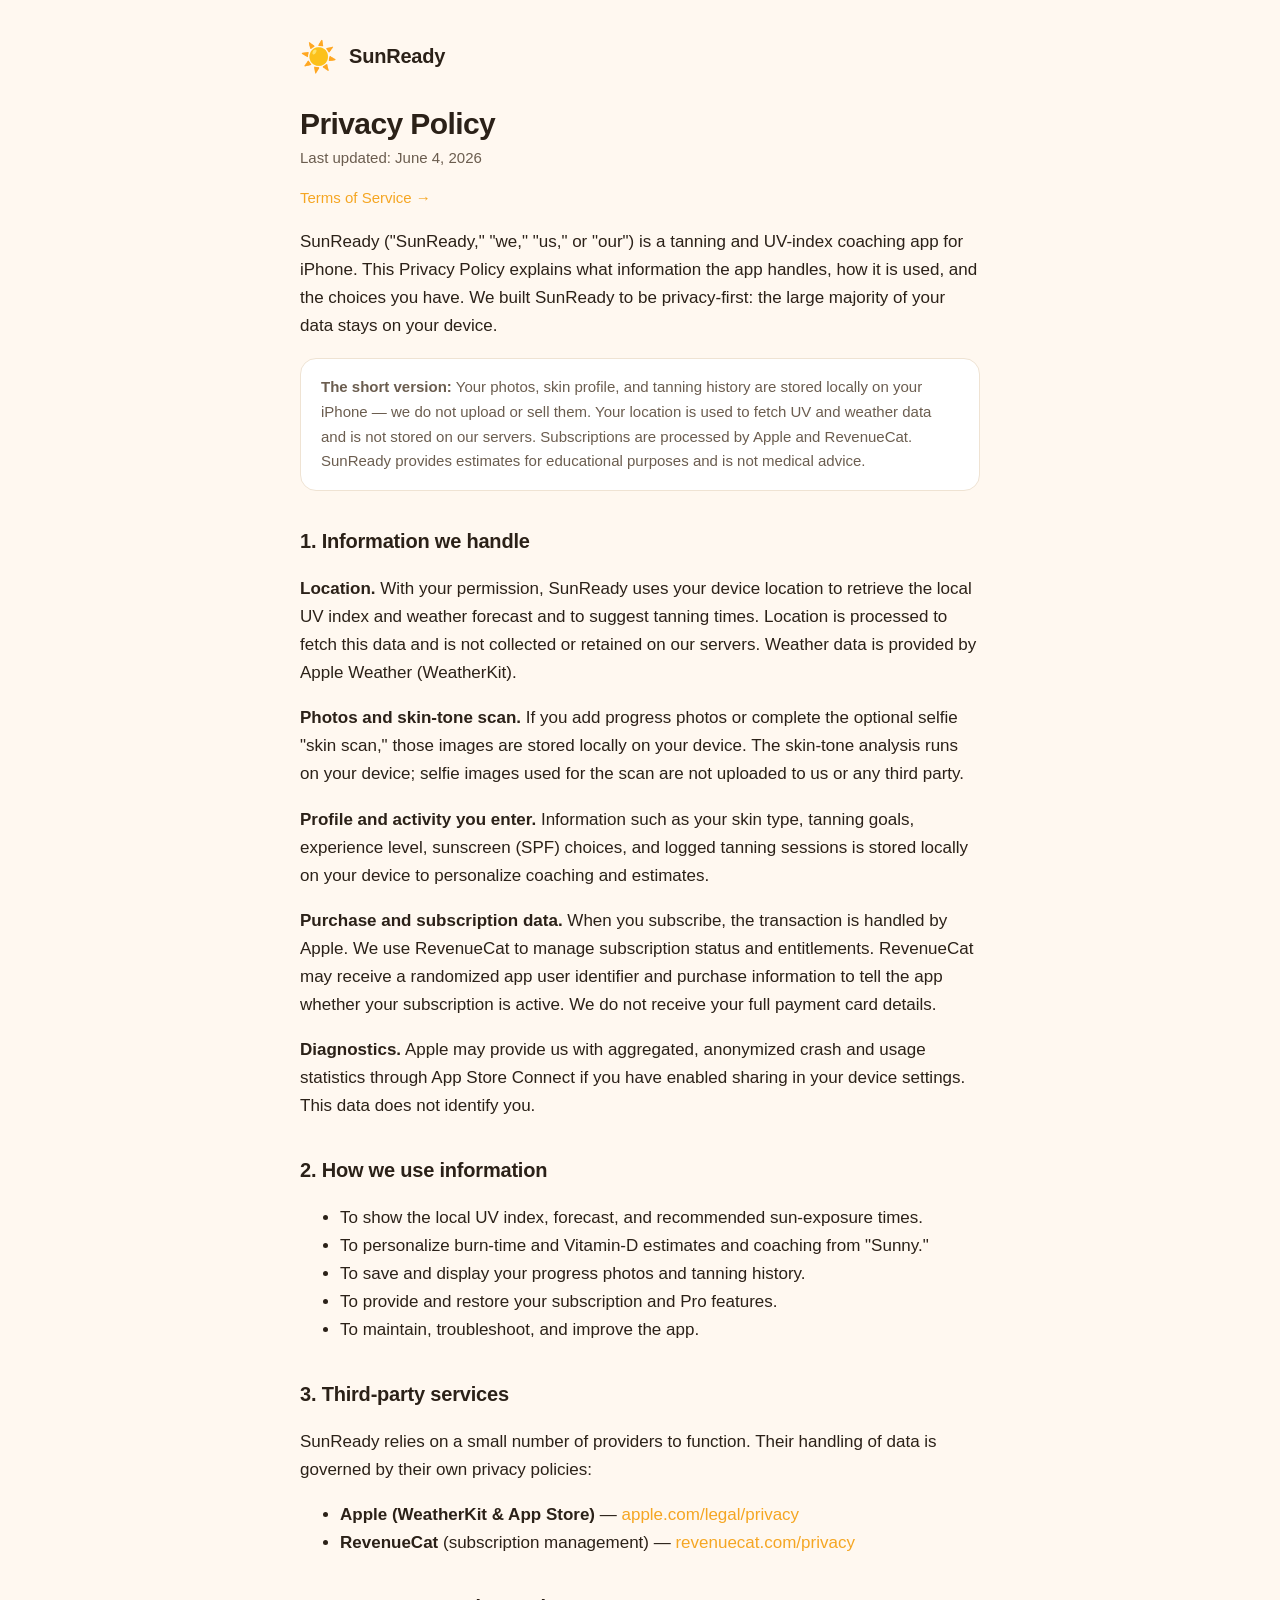
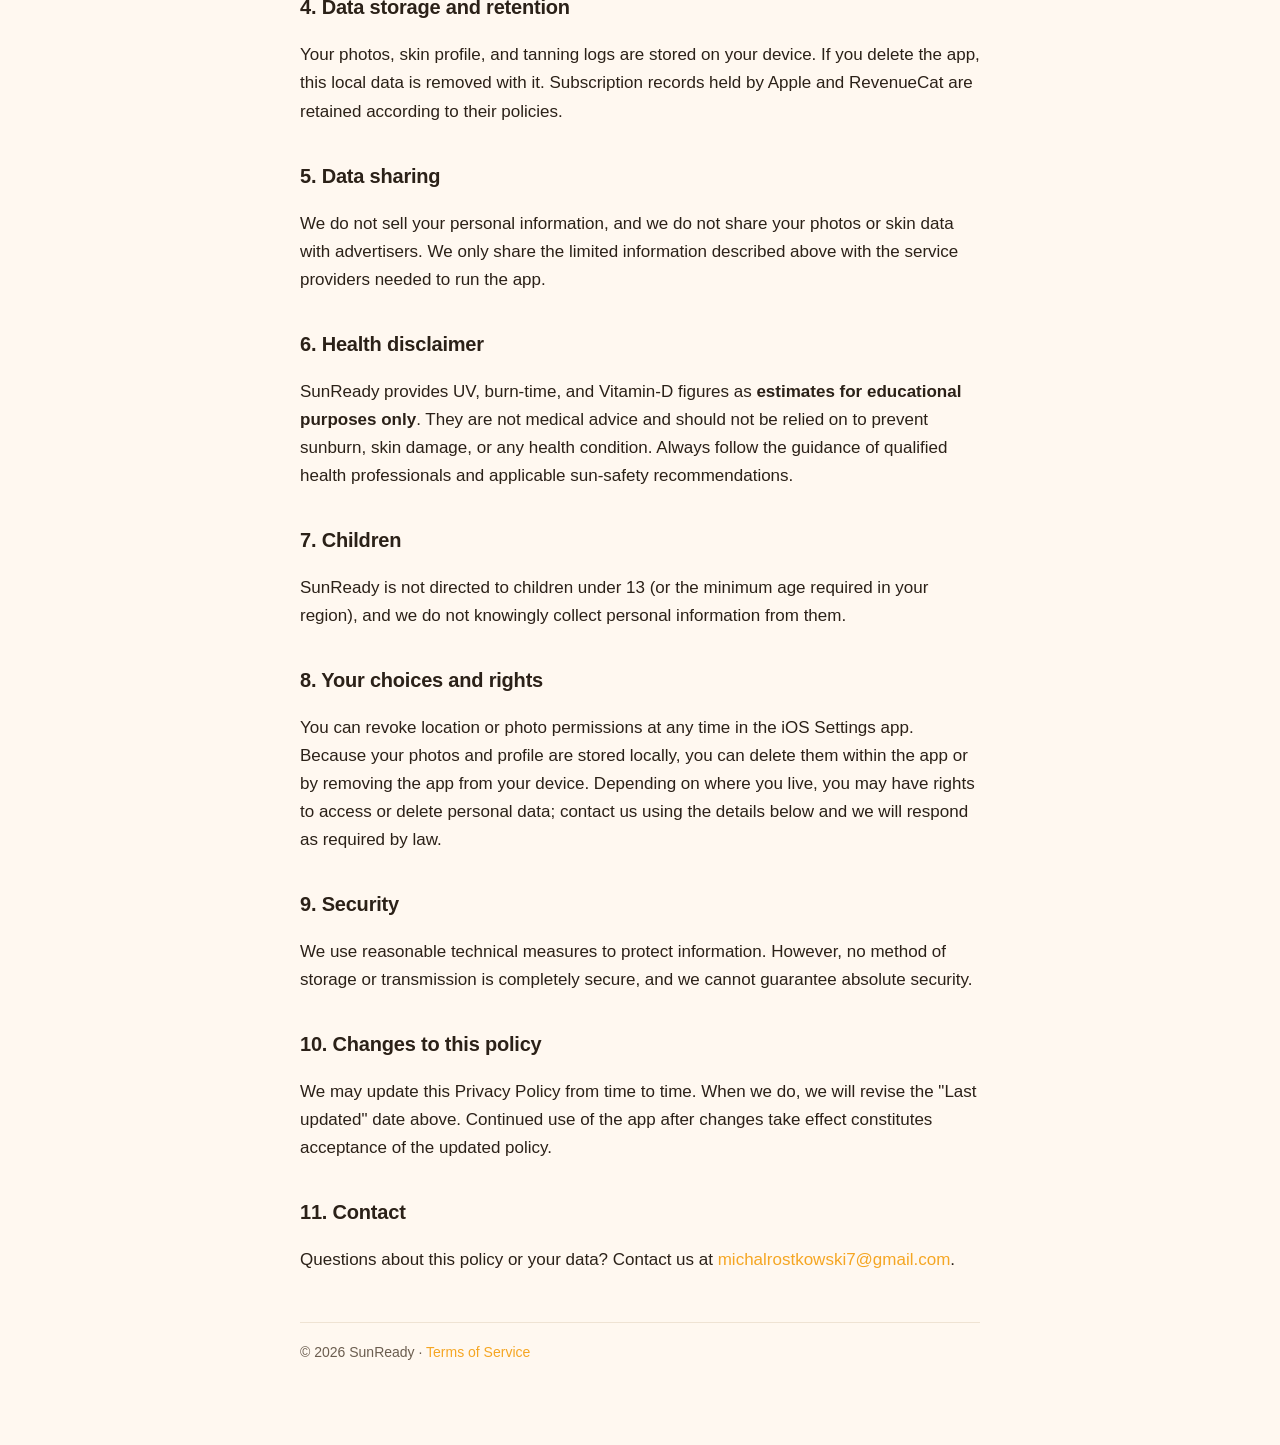
==== privacy.html @ bc3395f9 "Add SunReady Privacy Policy and Terms of Service" ====
<!DOCTYPE html>
<html lang="en">
<head>
  <meta charset="utf-8">
  <meta name="viewport" content="width=device-width, initial-scale=1">
  <title>SunReady — Privacy Policy</title>
  <link rel="stylesheet" href="style.css">
</head>
<body>
  <div class="wrap">
    <header class="site">
      <span class="logo">☀️</span>
      <span class="name">SunReady</span>
    </header>

    <h1>Privacy Policy</h1>
    <p class="updated">Last updated: June 4, 2026</p>

    <nav class="toc">
      <a href="terms.html">Terms of Service →</a>
    </nav>

    <p>SunReady ("SunReady," "we," "us," or "our") is a tanning and UV-index coaching app for
      iPhone. This Privacy Policy explains what information the app handles, how it is used, and
      the choices you have. We built SunReady to be privacy-first: the large majority of your
      data stays on your device.</p>

    <div class="card note">
      <strong>The short version:</strong> Your photos, skin profile, and tanning history are
      stored locally on your iPhone — we do not upload or sell them. Your location is used to
      fetch UV and weather data and is not stored on our servers. Subscriptions are processed by
      Apple and RevenueCat. SunReady provides estimates for educational purposes and is not
      medical advice.
    </div>

    <h2>1. Information we handle</h2>
    <p><strong>Location.</strong> With your permission, SunReady uses your device location to
      retrieve the local UV index and weather forecast and to suggest tanning times. Location is
      processed to fetch this data and is not collected or retained on our servers. Weather data
      is provided by Apple Weather (WeatherKit).</p>
    <p><strong>Photos and skin-tone scan.</strong> If you add progress photos or complete the
      optional selfie "skin scan," those images are stored locally on your device. The skin-tone
      analysis runs on your device; selfie images used for the scan are not uploaded to us or any
      third party.</p>
    <p><strong>Profile and activity you enter.</strong> Information such as your skin type,
      tanning goals, experience level, sunscreen (SPF) choices, and logged tanning sessions is
      stored locally on your device to personalize coaching and estimates.</p>
    <p><strong>Purchase and subscription data.</strong> When you subscribe, the transaction is
      handled by Apple. We use RevenueCat to manage subscription status and entitlements.
      RevenueCat may receive a randomized app user identifier and purchase information to tell the
      app whether your subscription is active. We do not receive your full payment card details.</p>
    <p><strong>Diagnostics.</strong> Apple may provide us with aggregated, anonymized crash and
      usage statistics through App Store Connect if you have enabled sharing in your device
      settings. This data does not identify you.</p>

    <h2>2. How we use information</h2>
    <ul>
      <li>To show the local UV index, forecast, and recommended sun-exposure times.</li>
      <li>To personalize burn-time and Vitamin-D estimates and coaching from "Sunny."</li>
      <li>To save and display your progress photos and tanning history.</li>
      <li>To provide and restore your subscription and Pro features.</li>
      <li>To maintain, troubleshoot, and improve the app.</li>
    </ul>

    <h2>3. Third-party services</h2>
    <p>SunReady relies on a small number of providers to function. Their handling of data is
      governed by their own privacy policies:</p>
    <ul>
      <li><strong>Apple (WeatherKit &amp; App Store)</strong> —
        <a href="https://www.apple.com/legal/privacy/" target="_blank" rel="noopener">apple.com/legal/privacy</a></li>
      <li><strong>RevenueCat</strong> (subscription management) —
        <a href="https://www.revenuecat.com/privacy" target="_blank" rel="noopener">revenuecat.com/privacy</a></li>
    </ul>

    <h2>4. Data storage and retention</h2>
    <p>Your photos, skin profile, and tanning logs are stored on your device. If you delete the
      app, this local data is removed with it. Subscription records held by Apple and RevenueCat
      are retained according to their policies.</p>

    <h2>5. Data sharing</h2>
    <p>We do not sell your personal information, and we do not share your photos or skin data with
      advertisers. We only share the limited information described above with the service
      providers needed to run the app.</p>

    <h2>6. Health disclaimer</h2>
    <p>SunReady provides UV, burn-time, and Vitamin-D figures as <strong>estimates for
      educational purposes only</strong>. They are not medical advice and should not be relied on
      to prevent sunburn, skin damage, or any health condition. Always follow the guidance of
      qualified health professionals and applicable sun-safety recommendations.</p>

    <h2>7. Children</h2>
    <p>SunReady is not directed to children under 13 (or the minimum age required in your
      region), and we do not knowingly collect personal information from them.</p>

    <h2>8. Your choices and rights</h2>
    <p>You can revoke location or photo permissions at any time in the iOS Settings app. Because
      your photos and profile are stored locally, you can delete them within the app or by
      removing the app from your device. Depending on where you live, you may have rights to
      access or delete personal data; contact us using the details below and we will respond as
      required by law.</p>

    <h2>9. Security</h2>
    <p>We use reasonable technical measures to protect information. However, no method of storage
      or transmission is completely secure, and we cannot guarantee absolute security.</p>

    <h2>10. Changes to this policy</h2>
    <p>We may update this Privacy Policy from time to time. When we do, we will revise the "Last
      updated" date above. Continued use of the app after changes take effect constitutes
      acceptance of the updated policy.</p>

    <h2>11. Contact</h2>
    <p>Questions about this policy or your data? Contact us at
      <a href="mailto:michalrostkowski7@gmail.com">michalrostkowski7@gmail.com</a>.</p>

    <footer class="site">
      © 2026 SunReady · <a href="terms.html">Terms of Service</a>
    </footer>
  </div>
</body>
</html>
---- style.css ----
:root {
  color-scheme: light dark;
  --bg: #fff8f0;
  --card: #ffffff;
  --text: #2b2118;
  --muted: #6b5d4f;
  --accent: #f5a623;
  --border: #efe3d3;
}
@media (prefers-color-scheme: dark) {
  :root {
    --bg: #181410;
    --card: #221c16;
    --text: #f3eadd;
    --muted: #b3a695;
    --accent: #ffb23e;
    --border: #2f271f;
  }
}
* { box-sizing: border-box; }
body {
  margin: 0;
  background: var(--bg);
  color: var(--text);
  font: 17px/1.65 -apple-system, BlinkMacSystemFont, "Segoe UI", Roboto, Helvetica, Arial, sans-serif;
  -webkit-font-smoothing: antialiased;
}
.wrap { max-width: 720px; margin: 0 auto; padding: 32px 20px 80px; }
header.site { display: flex; align-items: center; gap: 12px; margin-bottom: 8px; }
header.site .logo { font-size: 30px; }
header.site .name { font-size: 20px; font-weight: 700; letter-spacing: -0.01em; }
h1 { font-size: 30px; line-height: 1.2; letter-spacing: -0.02em; margin: 24px 0 4px; }
h2 { font-size: 20px; letter-spacing: -0.01em; margin: 34px 0 8px; }
.updated { color: var(--muted); font-size: 15px; margin: 0 0 8px; }
p, li { color: var(--text); }
a { color: var(--accent); text-decoration: none; }
a:hover { text-decoration: underline; }
.muted { color: var(--muted); }
.card {
  background: var(--card);
  border: 1px solid var(--border);
  border-radius: 16px;
  padding: 16px 20px;
  margin: 18px 0;
}
.note { font-size: 15px; color: var(--muted); }
nav.toc { font-size: 15px; margin: 16px 0 8px; }
nav.toc a { margin-right: 14px; }
footer.site { margin-top: 48px; padding-top: 18px; border-top: 1px solid var(--border); color: var(--muted); font-size: 14px; }
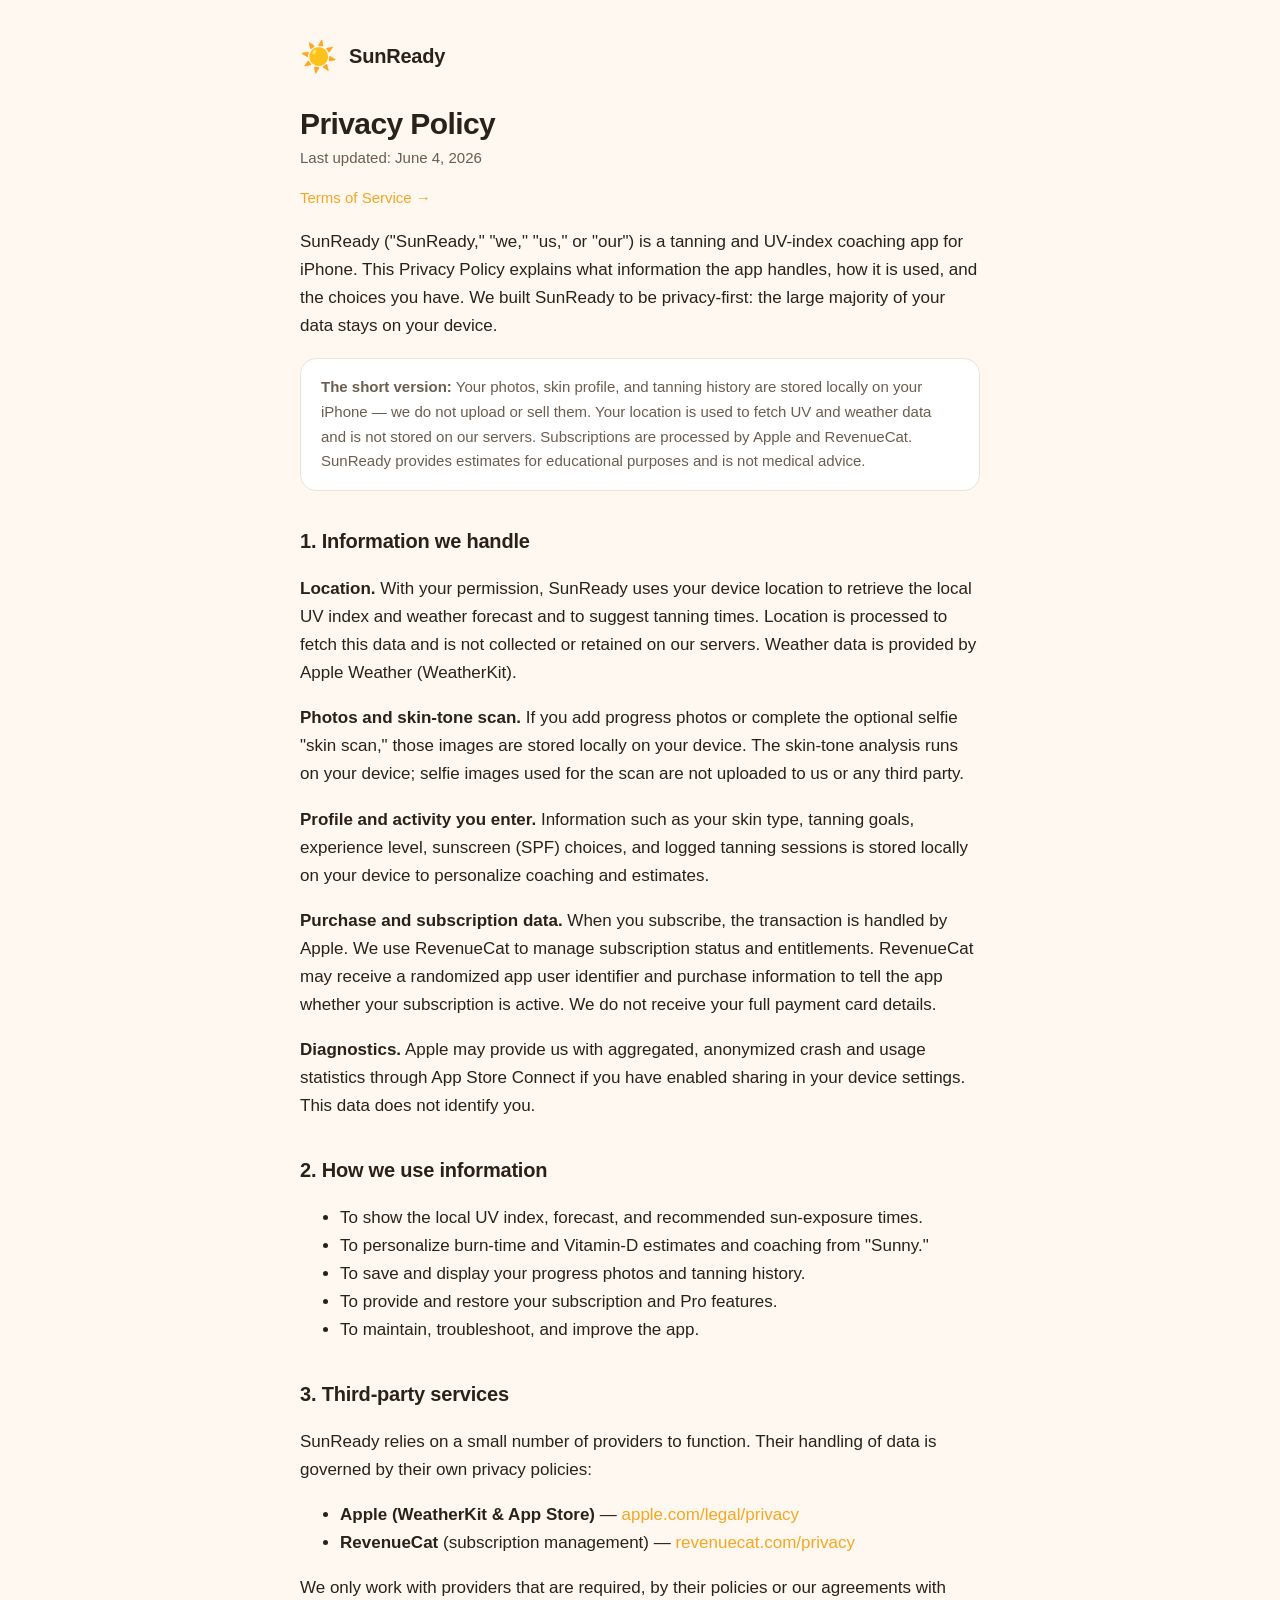
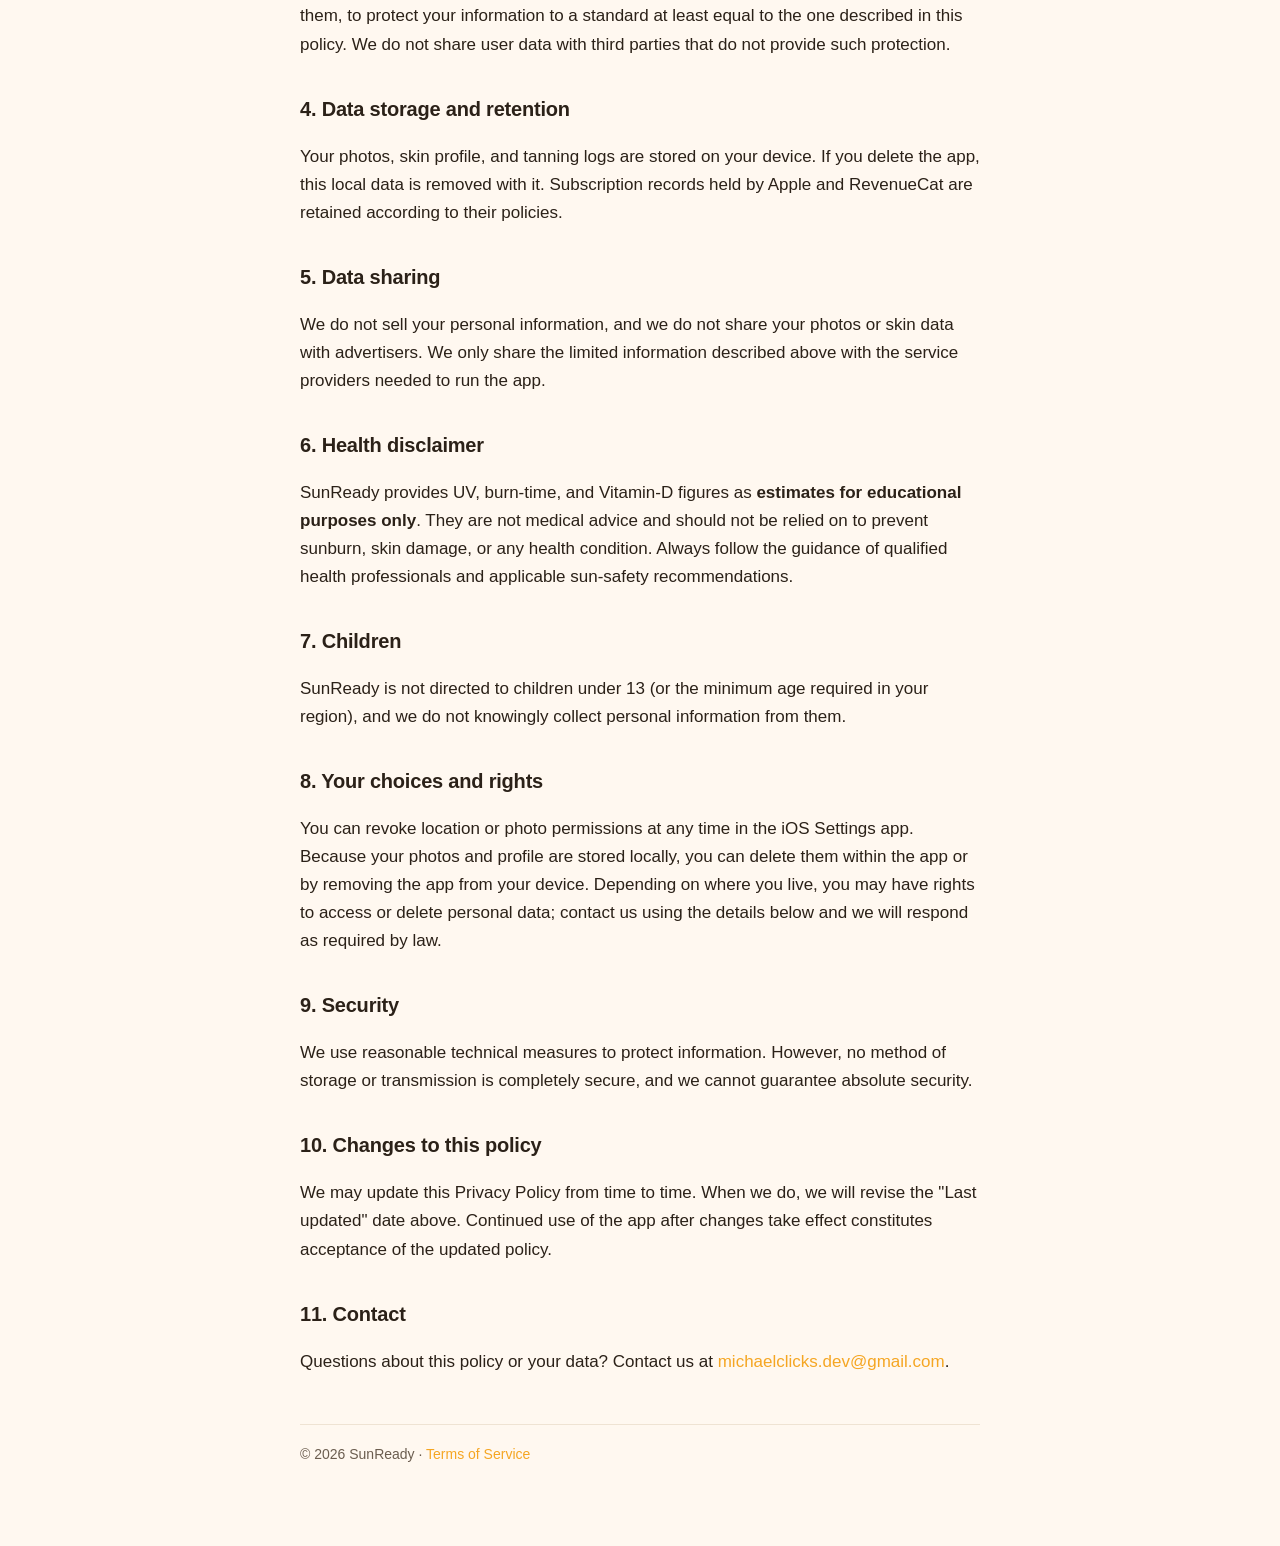
==== commit 51df441e: "Update contact email; add third-party equal-protection clause (Apple 5.1.1)" ====
--- a/privacy.html
+++ b/privacy.html
@@ -71,6 +71,9 @@
       <li><strong>RevenueCat</strong> (subscription management) —
         <a href="https://www.revenuecat.com/privacy" target="_blank" rel="noopener">revenuecat.com/privacy</a></li>
     </ul>
+    <p>We only work with providers that are required, by their policies or our agreements with
+      them, to protect your information to a standard at least equal to the one described in this
+      policy. We do not share user data with third parties that do not provide such protection.</p>
 
     <h2>4. Data storage and retention</h2>
     <p>Your photos, skin profile, and tanning logs are stored on your device. If you delete the
@@ -110,7 +113,7 @@
 
     <h2>11. Contact</h2>
     <p>Questions about this policy or your data? Contact us at
-      <a href="mailto:michalrostkowski7@gmail.com">michalrostkowski7@gmail.com</a>.</p>
+      <a href="mailto:michaelclicks.dev@gmail.com">michaelclicks.dev@gmail.com</a>.</p>
 
     <footer class="site">
       © 2026 SunReady · <a href="terms.html">Terms of Service</a>
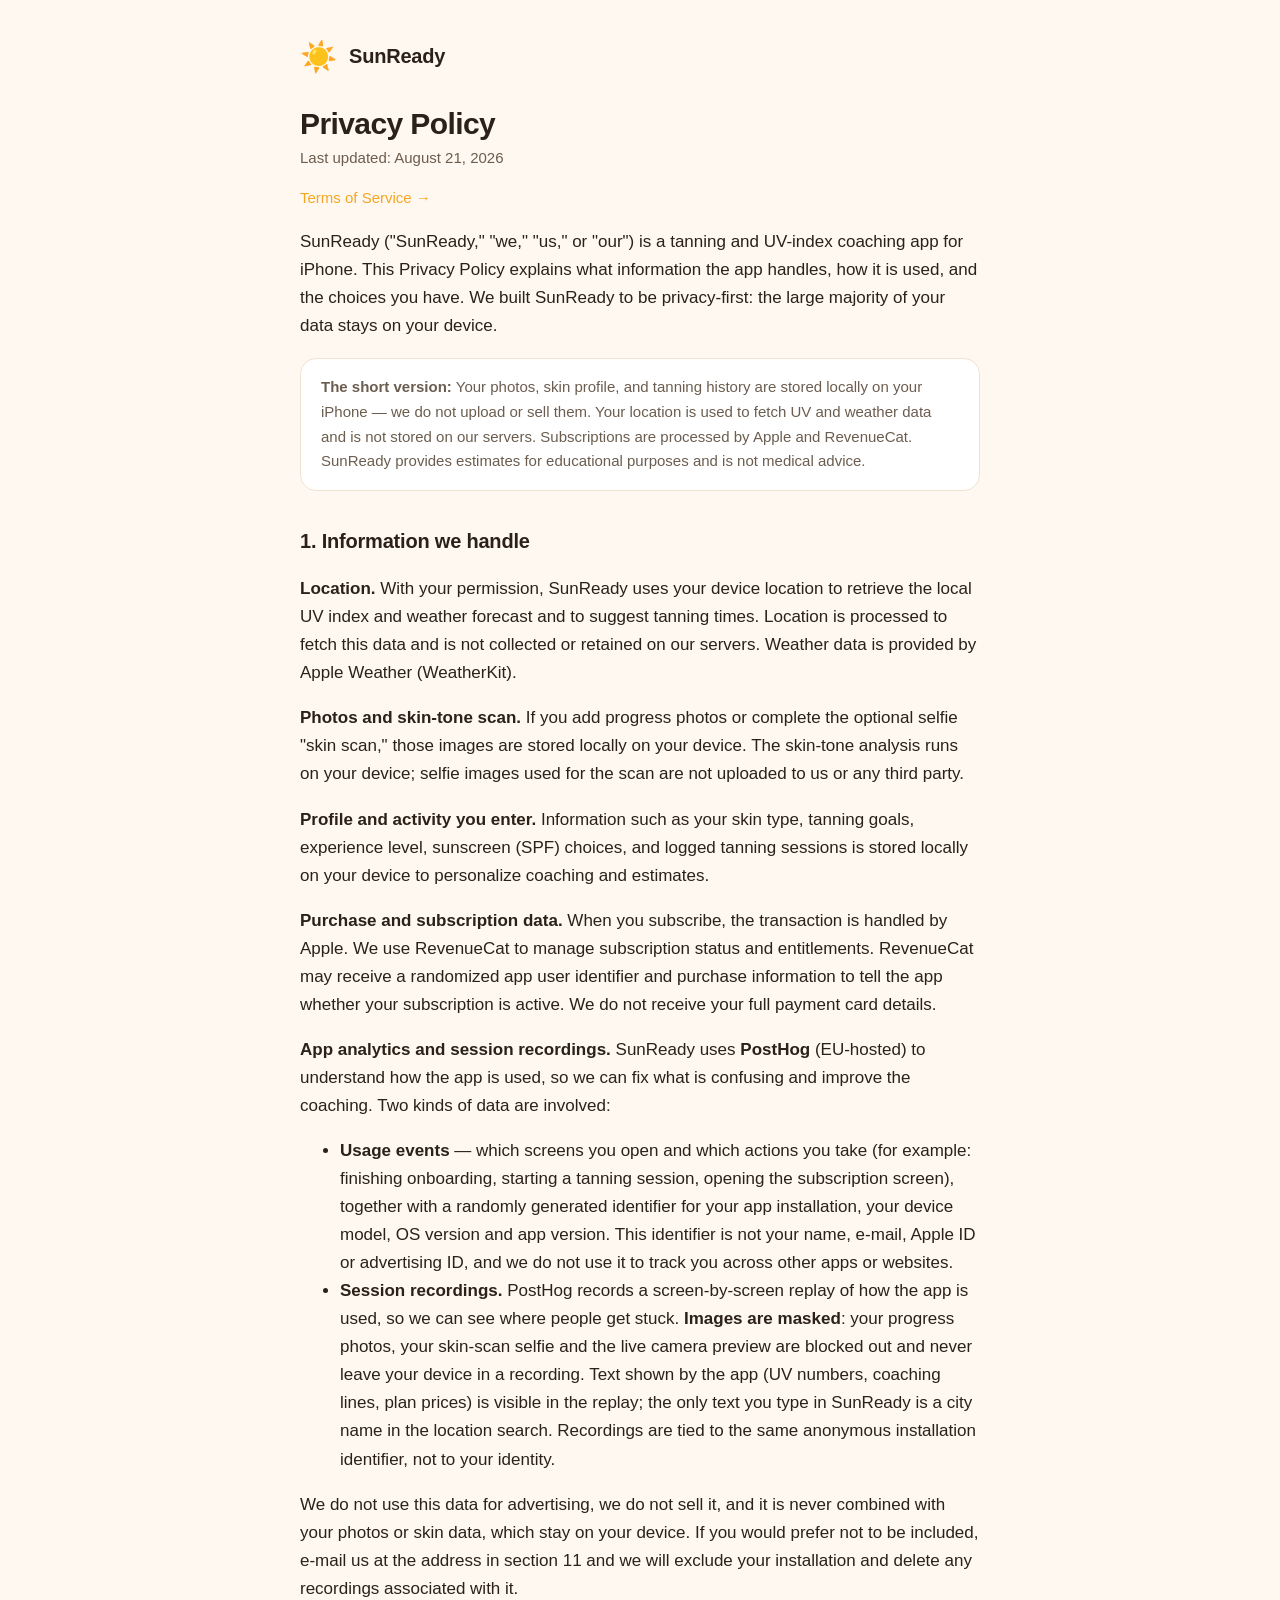
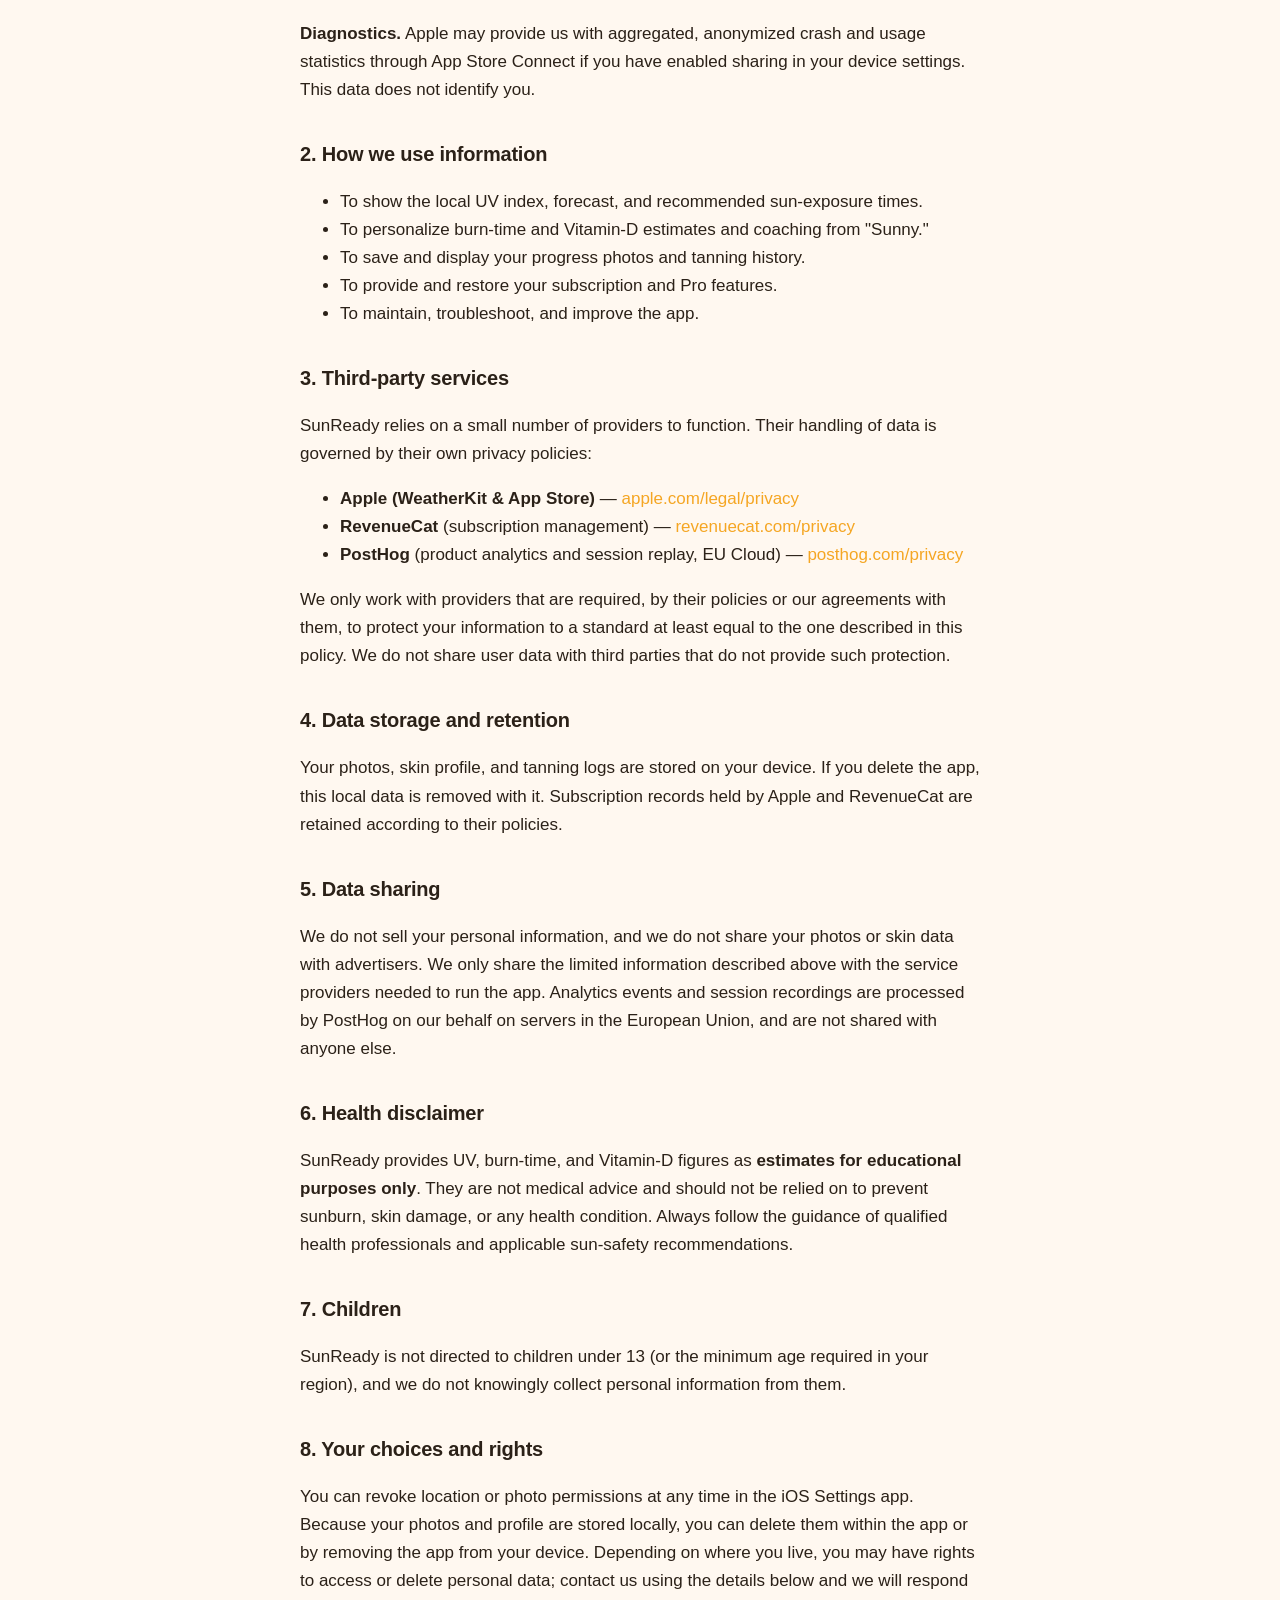
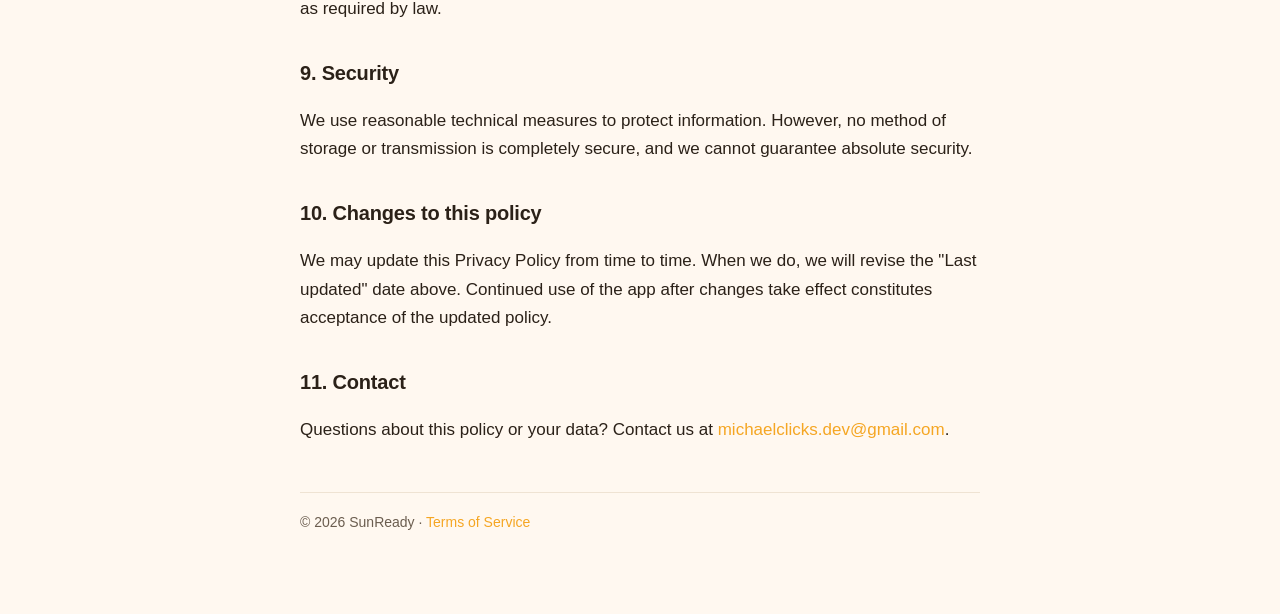
==== commit 8b624775: "Disclose PostHog analytics and session replay The app has run PostHog product analytics with session" ====
--- a/privacy.html
+++ b/privacy.html
@@ -14,7 +14,7 @@
     </header>
 
     <h1>Privacy Policy</h1>
-    <p class="updated">Last updated: June 4, 2026</p>
+    <p class="updated">Last updated: August 21, 2026</p>
 
     <nav class="toc">
       <a href="terms.html">Terms of Service →</a>
@@ -49,6 +49,28 @@
       handled by Apple. We use RevenueCat to manage subscription status and entitlements.
       RevenueCat may receive a randomized app user identifier and purchase information to tell the
       app whether your subscription is active. We do not receive your full payment card details.</p>
+    <p><strong>App analytics and session recordings.</strong> SunReady uses
+      <strong>PostHog</strong> (EU-hosted) to understand how the app is used, so we can fix what is
+      confusing and improve the coaching. Two kinds of data are involved:</p>
+    <ul>
+      <li><strong>Usage events</strong> — which screens you open and which actions you take (for
+        example: finishing onboarding, starting a tanning session, opening the subscription
+        screen), together with a randomly generated identifier for your app installation, your
+        device model, OS version and app version. This identifier is not your name, e-mail, Apple
+        ID or advertising ID, and we do not use it to track you across other apps or websites.</li>
+      <li><strong>Session recordings.</strong> PostHog records a screen-by-screen replay of how the
+        app is used, so we can see where people get stuck. <strong>Images are masked</strong>: your
+        progress photos, your skin-scan selfie and the live camera preview are blocked out and
+        never leave your device in a recording. Text shown by the app (UV numbers, coaching lines,
+        plan prices) is visible in the replay; the only text you type in SunReady is a city name in
+        the location search. Recordings are tied to the same anonymous installation identifier, not
+        to your identity.</li>
+    </ul>
+    <p>We do not use this data for advertising, we do not sell it, and it is never combined with
+      your photos or skin data, which stay on your device. If you would prefer not to be included,
+      e-mail us at the address in section 11 and we will exclude your installation and delete any
+      recordings associated with it.</p>
+
     <p><strong>Diagnostics.</strong> Apple may provide us with aggregated, anonymized crash and
       usage statistics through App Store Connect if you have enabled sharing in your device
       settings. This data does not identify you.</p>
@@ -70,6 +92,8 @@
         <a href="https://www.apple.com/legal/privacy/" target="_blank" rel="noopener">apple.com/legal/privacy</a></li>
       <li><strong>RevenueCat</strong> (subscription management) —
         <a href="https://www.revenuecat.com/privacy" target="_blank" rel="noopener">revenuecat.com/privacy</a></li>
+      <li><strong>PostHog</strong> (product analytics and session replay, EU Cloud) —
+        <a href="https://posthog.com/privacy" target="_blank" rel="noopener">posthog.com/privacy</a></li>
     </ul>
     <p>We only work with providers that are required, by their policies or our agreements with
       them, to protect your information to a standard at least equal to the one described in this
@@ -83,7 +107,9 @@
     <h2>5. Data sharing</h2>
     <p>We do not sell your personal information, and we do not share your photos or skin data with
       advertisers. We only share the limited information described above with the service
-      providers needed to run the app.</p>
+      providers needed to run the app. Analytics events and session recordings are processed by
+      PostHog on our behalf on servers in the European Union, and are not shared with anyone
+      else.</p>
 
     <h2>6. Health disclaimer</h2>
     <p>SunReady provides UV, burn-time, and Vitamin-D figures as <strong>estimates for
